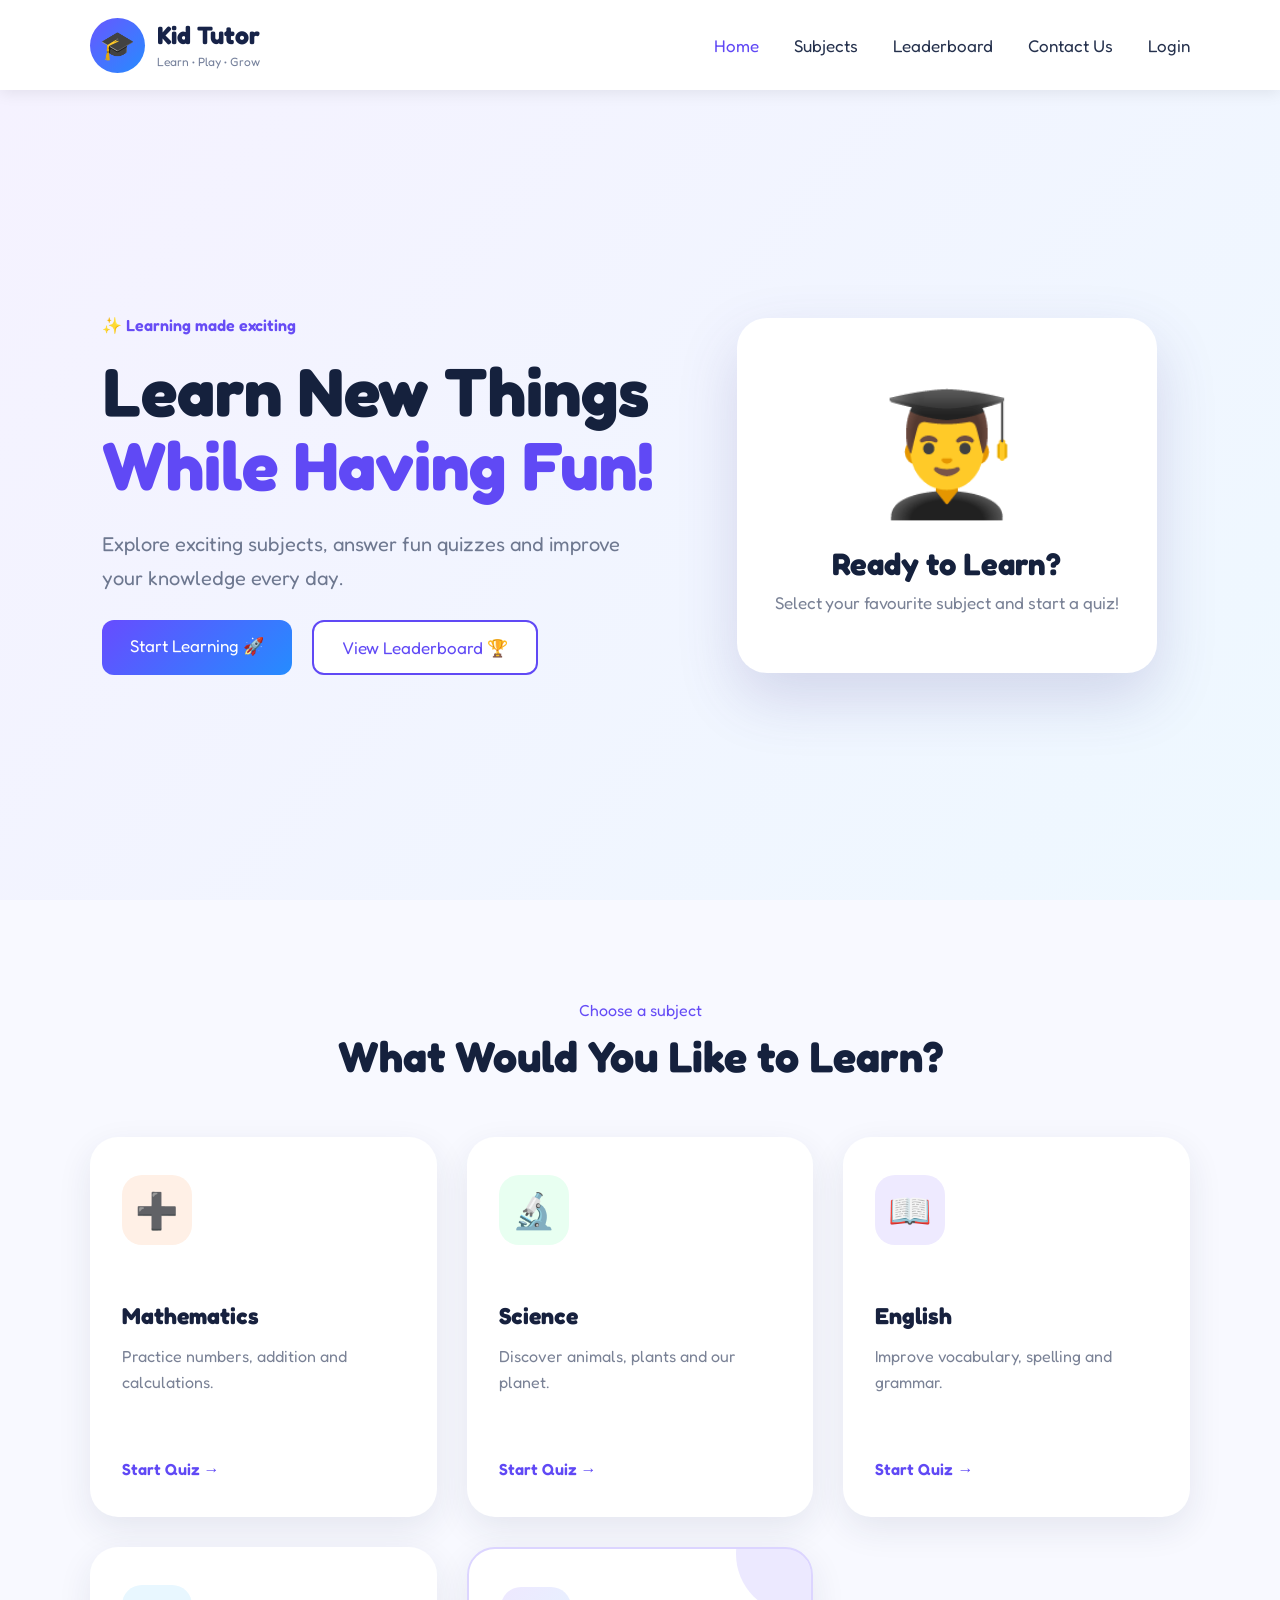
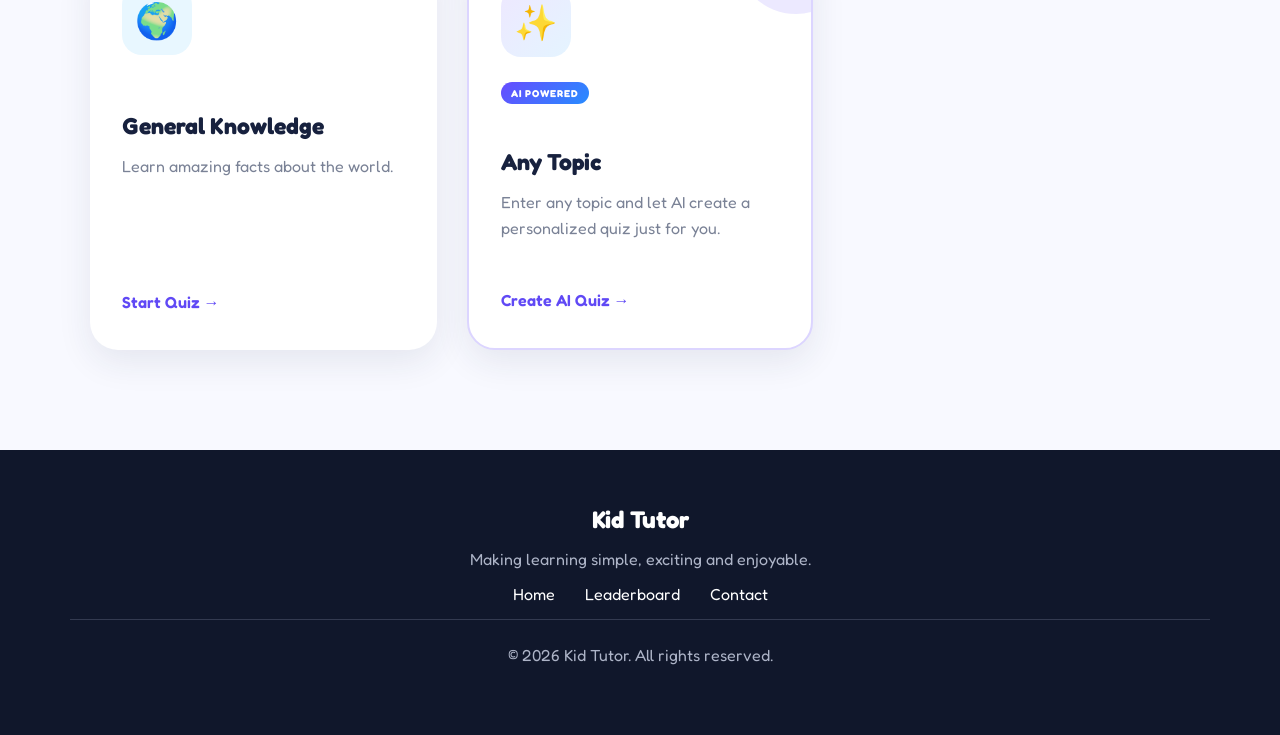
==== index.html @ fa397f94 "Initial Kid Tutor project with adaptive AI quiz" ====
<!DOCTYPE html>
<html lang="en">

<head>
    <meta charset="UTF-8">

    <meta
        name="viewport"
        content="width=device-width, initial-scale=1.0"
    >

    <title>Kid Tutor | Learn and Have Fun</title>

    <link
        rel="stylesheet"
        href="css/style.css"
    >
</head>

<body>

    <!-- NAVBAR -->

    <header class="navbar">

        <a
            href="index.html"
            class="logo"
        >
            <div class="logo-icon">
                🎓
            </div>

            <div>
                <h2>Kid Tutor</h2>
                <span>Learn • Play • Grow</span>
            </div>
        </a>


        <nav>

            <a
                href="index.html"
                class="active"
            >
                Home
            </a>

            <a href="#subjects">
                Subjects
            </a>

            <a href="leaderboard.html">
                Leaderboard
            </a>

            <a href="contact.html">
                Contact Us
            </a>

            <a href="login.html">
                Login
            </a>

        </nav>

    </header>


    <!-- HERO SECTION -->

    <main>

        <section class="hero">

            <div class="hero-content">

                <p class="small-heading">
                    ✨ Learning made exciting
                </p>

                <h1>
                    Learn New Things
                    <span>While Having Fun!</span>
                </h1>

                <p class="hero-description">

                    Explore exciting subjects,
                    answer fun quizzes and improve
                    your knowledge every day.

                </p>


                <div class="hero-buttons">

                    <a
                        href="#subjects"
                        class="primary-button"
                    >
                        Start Learning 🚀
                    </a>

                    <a
                        href="leaderboard.html"
                        class="secondary-button"
                    >
                        View Leaderboard 🏆
                    </a>

                </div>

            </div>


            <div class="hero-image">

                <div class="learning-card">

                    <div class="big-emoji">
                        👨‍🎓
                    </div>

                    <h2>
                        Ready to Learn?
                    </h2>

                    <p>
                        Select your favourite
                        subject and start a quiz!
                    </p>

                </div>

            </div>

        </section>


        <!-- SUBJECTS -->

        <section
            class="subjects"
            id="subjects"
        >

            <div class="section-heading">

                <p>
                    Choose a subject
                </p>

                <h2>
                    What Would You Like
                    to Learn?
                </h2>

            </div>


            <div class="subject-container">


                <a
                    href="quiz.html?subject=math"
                    class="subject-card math"
                >

                    <div class="subject-icon">
                        ➕
                    </div>

                    <h3>
                        Mathematics
                    </h3>

                    <p>
                        Practice numbers,
                        addition and calculations.
                    </p>

                    <span>
                        Start Quiz →
                    </span>

                </a>


                <a
                    href="quiz.html?subject=science"
                    class="subject-card science"
                >

                    <div class="subject-icon">
                        🔬
                    </div>

                    <h3>
                        Science
                    </h3>

                    <p>
                        Discover animals,
                        plants and our planet.
                    </p>

                    <span>
                        Start Quiz →
                    </span>

                </a>


                <a
                    href="quiz.html?subject=english"
                    class="subject-card english"
                >

                    <div class="subject-icon">
                        📖
                    </div>

                    <h3>
                        English
                    </h3>

                    <p>
                        Improve vocabulary,
                        spelling and grammar.
                    </p>

                    <span>
                        Start Quiz →
                    </span>

                </a>


                <a
                    href="quiz.html?subject=gk"
                    class="subject-card world"
                >

                    <div class="subject-icon">
                        🌍
                    </div>

                    <h3>
                        General Knowledge
                    </h3>

                    <p>
                        Learn amazing facts
                        about the world.
                    </p>

                    <span>
                        Start Quiz →
                    </span>

                </a>
                <a
    href="ai-quiz.html"
    class="subject-card ai-subject"
>

    <div class="subject-icon">

        ✨

    </div>


    <div class="ai-label">

        AI POWERED

    </div>


    <h3>

        Any Topic

    </h3>


    <p>

        Enter any topic and let AI
        create a personalized quiz
        just for you.

    </p>


    <span>

        Create AI Quiz →

    </span>

</a>

            </div>

        </section>

    </main>


    <!-- FOOTER -->

    <footer>

        <h2>
            Kid Tutor
        </h2>

        <p>
            Making learning simple,
            exciting and enjoyable.
        </p>

        <div class="footer-links">

            <a href="index.html">
                Home
            </a>

            <a href="leaderboard.html">
                Leaderboard
            </a>

            <a href="contact.html">
                Contact
            </a>

        </div>

        <p class="copyright">

            © 2026 Kid Tutor.
            All rights reserved.

        </p>

    </footer>


    <script src="js/app.js"></script>

    <script src="js/app.js"></script>

    <script src="js/navbar.js"></script>

</body>

</body>

</html>
---- css/style.css ----
@import url(
'https://fonts.googleapis.com/css2?family=Fredoka:wght@400;500;600;700&display=swap'
);


* {

    margin: 0;

    padding: 0;

    box-sizing: border-box;

}


html {

    scroll-behavior: smooth;

}


body {

    font-family: "Fredoka",
    sans-serif;

    background: #f8f9ff;

    color: #15213d;

}


/* NAVBAR */


.navbar {

    height: 90px;

    padding: 0 7%;

    display: flex;

    justify-content:
    space-between;

    align-items: center;

    background: white;

    box-shadow:
    0 3px 15px
    rgba(0, 0, 0, 0.08);

    position: sticky;

    top: 0;

    z-index: 1000;

}


.logo {

    display: flex;

    align-items: center;

    gap: 12px;

    color: #172348;

    text-decoration: none;

}


.logo-icon {

    width: 55px;

    height: 55px;

    display: grid;

    place-items: center;

    background:

    linear-gradient(
    135deg,
    #6857ff,
    #268cff
    );

    border-radius: 50%;

    font-size: 28px;

}


.logo h2 {

    font-size: 25px;

}


.logo span {

    color: #75809b;

    font-size: 12px;

}


nav {

    display: flex;

    align-items: center;

    gap: 35px;

}


nav a {

    color: #25314d;

    text-decoration: none;

    font-size: 17px;

    transition: 0.3s;

}


nav a:hover,

nav .active {

    color: #6048f5;

}


/* HERO */


.hero {

    min-height:
    calc(
    100vh - 90px
    );

    padding: 80px 8%;

    display: grid;

    grid-template-columns:
    1.2fr 1fr;

    align-items: center;

    gap: 60px;

    background:

    linear-gradient(

    130deg,

    #f5f2ff,

    #eef8ff

    );

}


.small-heading {

    color: #674cf5;

    font-weight: 600;

    margin-bottom: 20px;

}


.hero h1 {

    max-width: 650px;

    font-size: 68px;

    line-height: 1.08;

}


.hero h1 span {

    display: block;

    color: #6049f5;

}


.hero-description {

    max-width: 580px;

    margin: 25px 0;

    color: #6e7890;

    font-size: 20px;

    line-height: 1.7;

}


.hero-buttons {

    display: flex;

    gap: 20px;

}


.primary-button,

.secondary-button {

    padding:
    15px 28px;

    border-radius:
    12px;

    text-decoration:
    none;

    font-size:
    17px;

    transition:
    0.3s;

}


.primary-button {

    color:
    white;

    background:

    linear-gradient(

    135deg,

    #674cff,

    #258cff

    );

}


.secondary-button {

    color:
    #6049f5;

    background:
    white;

    border:

    2px solid

    #6049f5;

}


.primary-button:hover,

.secondary-button:hover {

    transform:

    translateY(-5px);

}


/* HERO CARD */


.learning-card {

    max-width:
    420px;

    padding:
    60px 35px;

    margin:
    auto;

    text-align:
    center;

    background:
    white;

    border-radius:
    30px;

    box-shadow:

    0 25px 60px

    rgba(
    74,
    67,
    145,
    0.18
    );

}


.big-emoji {

    font-size:
    120px;

}


.learning-card h2 {

    margin:
    20px 0 10px;

    font-size:
    31px;

}


.learning-card p {

    color:
    #7a8296;

    font-size:
    17px;

}


/* SUBJECTS */


.subjects {

    padding:

    100px 7%;

}


.section-heading {

    text-align:
    center;

    margin-bottom:
    55px;

}


.section-heading p {

    color:
    #654cf6;

    margin-bottom:
    10px;

}


.section-heading h2 {

    font-size:
    43px;

}


.subject-container {
    width: 100%;
    max-width: 1650px;
    margin: 0 auto;

    display: grid;

    grid-template-columns: repeat(5, minmax(0, 1fr));

    gap: 30px;
}

.subject-card {

    padding:
    35px 27px;

    color:
    #17213e;

    background:
    white;

    border-radius:
    22px;

    text-decoration:
    none;

    box-shadow:

    0 12px 35px

    rgba(
    32,
    41,
    77,
    0.09
    );

    transition:
    0.35s;

}


.subject-card:hover {

    transform:

    translateY(-12px);

}


.subject-icon {

    width:
    70px;

    height:
    70px;

    display:
    grid;

    place-items:
    center;

    margin-bottom:
    25px;

    border-radius:
    20px;

    font-size:
    35px;

}


.math
.subject-icon {

    background:
    #fff0e6;

}


.science
.subject-icon {

    background:
    #e8fff1;

}


.english
.subject-icon {

    background:
    #eeeaff;

}


.world
.subject-icon {

    background:
    #e8f7ff;

}


.subject-card h3 {

    margin-bottom:
    13px;

    font-size:
    23px;

}


.subject-card p {

    min-height:
    75px;

    color:
    #7a8296;

    line-height:
    1.6;

}


.subject-card span {

    color:
    #6049f5;

    font-weight:
    600;

}


/* FOOTER */


footer {

    padding:
    55px;

    color:
    white;

    text-align:
    center;

    background:
    #10172b;

}


footer p {

    margin:
    15px;

    color:
    #adb4c7;

}


.footer-links {

    display:
    flex;

    justify-content:
    center;

    gap:
    30px;

}


.footer-links a {

    color:
    white;

    text-decoration:
    none;

}


.copyright {

    padding-top:
    25px;

    border-top:

    1px solid

    #333a50;

}


/* RESPONSIVE */


@media(

max-width:
900px

){


.navbar {

padding:
0 4%;

}


nav {

display:
none;

}


.hero {

grid-template-columns:
1fr;

text-align:
center;

}


.hero h1 {

font-size:
48px;

}


.hero-description {

margin:

25px auto;

}


.hero-buttons {

justify-content:
center;

}


.subject-container {

grid-template-columns:

repeat(
2,
1fr
);

}


}


@media(

max-width:
550px

){


.hero h1 {

font-size:
38px;

}


.hero-buttons {

flex-direction:
column;

}


.subject-container {

grid-template-columns:
1fr;

}


}

/* ============================= */
/* LOGIN AND REGISTER PAGE */
/* ============================= */


.auth-page {

    min-height:
    calc(100vh - 90px);

    padding:
    70px 20px;

    display:
    flex;

    justify-content:
    center;

    align-items:
    center;

    background:

    linear-gradient(

    135deg,

    #f4f1ff,

    #edf8ff

    );

}


.auth-card {

    width:
    100%;

    max-width:
    500px;

    padding:
    45px;

    background:
    white;

    border-radius:
    28px;

    box-shadow:

    0 25px 65px

    rgba(
    56,
    55,
    112,
    0.16
    );

}


.auth-icon {

    width:
    75px;

    height:
    75px;

    margin:
    0 auto 15px;

    display:
    grid;

    place-items:
    center;

    font-size:
    36px;

    background:

    linear-gradient(

    135deg,

    #eeeaff,

    #e5f5ff

    );

    border-radius:
    50%;

}


.auth-small-heading {

    color:
    #6049f5;

    text-align:
    center;

    font-weight:
    600;

}


.auth-card h1 {

    margin:
    8px 0;

    text-align:
    center;

    font-size:
    34px;

}


.auth-description {

    margin-bottom:
    30px;

    color:
    #7a8296;

    text-align:
    center;

    line-height:
    1.5;

}


.form-group {

    margin-bottom:
    22px;

}


.form-group label {

    display:
    block;

    margin-bottom:
    8px;

    color:
    #303a54;

    font-weight:
    500;

}


.form-group input {

    width:
    100%;

    height:
    54px;

    padding:
    0 17px;

    border:

    2px solid

    #e5e7f0;

    border-radius:
    12px;

    outline:
    none;

    font-family:
    inherit;

    font-size:
    16px;

    transition:
    0.3s;

}


.form-group input:focus {

    border-color:
    #654cf6;

    box-shadow:

    0 0 0 4px

    rgba(
    101,
    76,
    246,
    0.1
    );

}


.password-container {

    position:
    relative;

}


.password-container input {

    padding-right:
    60px;

}


.password-button {

    position:
    absolute;

    top:
    50%;

    right:
    14px;

    transform:
    translateY(-50%);

    border:
    none;

    background:
    transparent;

    cursor:
    pointer;

    font-size:
    18px;

}


.form-options {

    margin-bottom:
    25px;

    display:
    flex;

    justify-content:
    space-between;

    align-items:
    center;

    font-size:
    14px;

}


.remember-me {

    display:
    flex;

    align-items:
    center;

    gap:
    7px;

    color:
    #687188;

}


.form-options a {

    color:
    #6049f5;

    text-decoration:
    none;

}


.auth-button {

    width:
    100%;

    padding:
    16px;

    color:
    white;

    border:
    none;

    border-radius:
    12px;

    background:

    linear-gradient(

    135deg,

    #674cff,

    #278cff

    );

    font-family:
    inherit;

    font-size:
    17px;

    font-weight:
    600;

    cursor:
    pointer;

    transition:
    0.3s;

}


.auth-button:hover {

    transform:

    translateY(-3px);

    box-shadow:

    0 10px 25px

    rgba(
    96,
    73,
    245,
    0.3
    );

}


.auth-switch {

    margin-top:
    27px;

    color:
    #737c91;

    text-align:
    center;

}


.auth-switch a {

    color:
    #6049f5;

    font-weight:
    600;

    text-decoration:
    none;

}


.form-message {

    margin-top:
    18px;

    padding:
    12px;

    display:
    none;

    text-align:
    center;

    border-radius:
    10px;

}


.success-message {

    display:
    block;

    color:
    #16854c;

    background:
    #e6fff1;

}


.error-message {

    display:
    block;

    color:
    #d53d3d;

    background:
    #fff0f0;

}


/* MOBILE */


@media (

max-width:
550px

) {


.auth-card {

padding:
35px 22px;

}


.auth-card h1 {

font-size:
28px;

}


.form-options {

align-items:
flex-start;

gap:
15px;

flex-direction:
column;

}


}


/* ============================= */
/* REGISTER PAGE */
/* ============================= */


.terms {

    display: flex;

    align-items: flex-start;

    gap: 10px;

    margin:

    5px 0 25px;

    color: #737c91;

    font-size: 14px;

    line-height: 1.5;

}


.terms input {

    width: 17px;

    height: 17px;

    margin-top: 2px;

    accent-color: #6049f5;

    cursor: pointer;

}


/* ================================= */
/* QUIZ PAGE */
/* ================================= */


.quiz-page {

    min-height:
    calc(100vh - 90px);

    padding:
    70px 20px;

    display:
    flex;

    justify-content:
    center;

    align-items:
    flex-start;

    background:

    linear-gradient(

    135deg,

    #f4f1ff,

    #edf8ff

    );

}


.quiz-container {

    width:
    100%;

    max-width:
    900px;

    padding:
    45px;

    background:
    white;

    border-radius:
    28px;

    box-shadow:

    0 25px 65px

    rgba(
    56,
    55,
    112,
    0.15
    );

}


.quiz-top {

    display:
    flex;

    justify-content:
    space-between;

    align-items:
    center;

    gap:
    30px;

}


.quiz-label {

    margin-bottom:
    7px;

    color:
    #654cf6;

    font-weight:
    600;

}


.quiz-top h1 {

    font-size:
    31px;

}


.question-counter {

    padding:
    11px 18px;

    color:
    #6049f5;

    background:
    #efecff;

    border-radius:
    30px;

    font-weight:
    600;

    white-space:
    nowrap;

}


.progress-container {

    width:
    100%;

    height:
    11px;

    margin:
    30px 0 45px;

    overflow:
    hidden;

    background:
    #e9eaf2;

    border-radius:
    20px;

}


.progress-bar {

    width:
    20%;

    height:
    100%;

    background:

    linear-gradient(

    90deg,

    #674cff,

    #268cff

    );

    border-radius:
    20px;

    transition:
    width 0.5s;

}


.quiz-content {

    text-align:
    center;

}


.question-icon {

    width:
    75px;

    height:
    75px;

    margin:
    auto;

    display:
    grid;

    place-items:
    center;

    background:
    #efecff;

    border-radius:
    22px;

    font-size:
    37px;

}


.question-small {

    margin:
    22px 0 8px;

    color:
    #858da1;

}


.question-text {

    max-width:
    700px;

    margin:
    0 auto 35px;

    color:
    #17213e;

    font-size:
    29px;

    line-height:
    1.4;

}


.answer-container {

    display:
    grid;

    grid-template-columns:

    repeat(
    2,
    1fr
    );

    gap:
    18px;

}


.answer-button {

    min-height:
    70px;

    padding:
    15px 20px;

    color:
    #303a54;

    text-align:
    left;

    border:

    2px solid

    #e5e7f0;

    border-radius:
    15px;

    background:
    white;

    font-family:
    inherit;

    font-size:
    17px;

    cursor:
    pointer;

    transition:
    0.25s;

}


.answer-button:hover {

    border-color:
    #654cf6;

    background:
    #f7f5ff;

    transform:

    translateY(-2px);

}


.answer-button.correct {

    color:
    #117745;

    border-color:
    #28b56d;

    background:
    #eafff3;

}


.answer-button.wrong {

    color:
    #c93636;

    border-color:
    #ef6464;

    background:
    #fff0f0;

}


.answer-button:disabled {

    cursor:
    default;

}


.answer-message {

    min-height:
    30px;

    margin:
    25px 0 12px;

    font-size:
    17px;

    font-weight:
    600;

}


.correct-text {

    color:
    #16854c;

}


.wrong-text {

    color:
    #d53d3d;

}


.next-button {

    padding:
    15px 30px;

    color:
    white;

    border:
    none;

    border-radius:
    12px;

    background:

    linear-gradient(

    135deg,

    #674cff,

    #278cff

    );

    font-family:
    inherit;

    font-size:
    17px;

    font-weight:
    600;

    cursor:
    pointer;

    transition:
    0.3s;

}


.next-button:hover {

    transform:

    translateY(-3px);

}


.next-button:disabled {

    opacity:
    0.45;

    cursor:
    not-allowed;

    transform:
    none;

}


/* RESULT */


.result-container {

    display:
    none;

    text-align:
    center;

}


.result-trophy {

    font-size:
    85px;

}


.result-container h2 {

    margin:
    8px;

    font-size:
    38px;

}


.result-description {

    color:
    #7a8296;

}


.score-circle {

    width:
    150px;

    height:
    150px;

    margin:
    30px auto;

    display:
    grid;

    place-items:
    center;

    border:

    13px solid

    #654cf6;

    border-radius:
    50%;

    background:
    #f4f1ff;

}


.score-circle span {

    color:
    #6049f5;

    font-size:
    37px;

    font-weight:
    700;

}


.result-container h3 {

    font-size:
    24px;

}


.result-message {

    margin:
    15px;

    color:
    #737c91;

    font-size:
    17px;

}


.result-buttons {

    margin-top:
    30px;

    display:
    flex;

    justify-content:
    center;

    gap:
    18px;

}


.result-buttons button {

    border:
    none;

    font-family:
    inherit;

    font-size:
    16px;

    cursor:
    pointer;

}


/* QUIZ MOBILE */


@media (

max-width:
650px

) {


.quiz-container {

padding:

32px 20px;

}


.quiz-top {

align-items:

flex-start;

flex-direction:

column;

}


.quiz-top h1 {

font-size:

25px;

}


.answer-container {

grid-template-columns:

1fr;

}


.question-text {

font-size:

23px;

}


.result-buttons {

flex-direction:

column;

}


}

/* ================================= */
/* LEADERBOARD */
/* ================================= */


.leaderboard-hero {

    padding:
    75px 20px 150px;

    color:
    white;

    text-align:
    center;

    background:

    linear-gradient(

    135deg,

    #674cff,

    #278cff

    );

}


.trophy-icon {

    width:
    85px;

    height:
    85px;

    margin:
    auto;

    display:
    grid;

    place-items:
    center;

    background:

    rgba(
    255,
    255,
    255,
    0.17
    );

    border-radius:
    50%;

    font-size:
    45px;

}


.leaderboard-heading p {

    margin:
    20px 0 8px;

    color:
    #e9e5ff;

    font-weight:
    600;

}


.leaderboard-heading h1 {

    font-size:
    48px;

}


.leaderboard-heading span {

    display:
    block;

    max-width:
    600px;

    margin:
    15px auto;

    color:
    #e5eaff;

    font-size:
    18px;

    line-height:
    1.6;

}


.leaderboard-page {

    padding:
    0 7% 100px;

    background:
    #f7f8fd;

}


.top-player-container {

    max-width:
    1000px;

    margin:
    -95px auto 55px;

    display:
    grid;

    grid-template-columns:

    repeat(
    3,
    1fr
    );

    align-items:
    end;

    gap:
    25px;

}


.top-player-card {

    min-height:
    285px;

    padding:
    35px 25px;

    position:
    relative;

    text-align:
    center;

    background:
    white;

    border-radius:
    25px;

    box-shadow:

    0 20px 50px

    rgba(
    38,
    46,
    89,
    0.14
    );

}


.first-place {

    min-height:
    335px;

    padding-top:
    55px;

    border:

    3px solid

    #ffd45b;

}


.crown {

    position:
    absolute;

    top:
    -36px;

    left:
    50%;

    transform:

    translateX(-50%);

    font-size:
    50px;

}


.rank-medal {

    font-size:
    40px;

}


.player-avatar {

    width:
    75px;

    height:
    75px;

    margin:
    15px auto;

    display:
    grid;

    place-items:
    center;

    background:
    #f1efff;

    border-radius:
    50%;

    font-size:
    38px;

}


.top-player-card h3 {

    margin-bottom:
    5px;

    font-size:
    22px;

}


.top-player-card p {

    margin-bottom:
    15px;

    color:
    #7b8498;

}


.top-player-card strong {

    color:
    #6049f5;

    font-size:
    31px;

}


/* STATISTICS */


.statistics-container {

    max-width:
    1100px;

    margin:
    auto;

    display:
    grid;

    grid-template-columns:

    repeat(
    3,
    1fr
    );

    gap:
    22px;

}


.stat-card {

    padding:
    25px;

    display:
    flex;

    align-items:
    center;

    gap:
    18px;

    background:
    white;

    border-radius:
    18px;

    box-shadow:

    0 10px 30px

    rgba(
    38,
    46,
    89,
    0.08
    );

}


.stat-icon {

    width:
    60px;

    height:
    60px;

    display:
    grid;

    place-items:
    center;

    background:
    #efecff;

    border-radius:
    17px;

    font-size:
    29px;

}


.stat-card p {

    color:
    #7a8296;

}


.stat-card h3 {

    margin-top:
    4px;

    color:
    #6049f5;

    font-size:
    27px;

}


/* HISTORY */


.history-card {

    max-width:
    1100px;

    margin:
    40px auto 0;

    padding:
    35px;

    background:
    white;

    border-radius:
    25px;

    box-shadow:

    0 15px 45px

    rgba(
    38,
    46,
    89,
    0.1
    );

}


.history-heading {

    margin-bottom:
    30px;

    display:
    flex;

    justify-content:
    space-between;

    align-items:
    center;

}


.history-heading h2 {

    font-size:
    30px;

}


.clear-history-button {

    padding:
    11px 18px;

    color:
    #dc4545;

    border:

    2px solid

    #ffd5d5;

    border-radius:
    10px;

    background:
    #fff5f5;

    font-family:
    inherit;

    cursor:
    pointer;

}


.table-container {

    overflow-x:
    auto;

}


table {

    width:
    100%;

    border-collapse:
    collapse;

}


th {

    padding:
    16px;

    color:
    #606b84;

    text-align:
    left;

    background:
    #f4f2ff;

}


td {

    padding:
    18px 16px;

    color:
    #525d75;

    border-bottom:

    1px solid

    #eceef4;

}


.score-badge {

    padding:
    7px 12px;

    color:
    #6049f5;

    background:
    #efecff;

    border-radius:
    20px;

    font-weight:
    600;

}


.empty-leaderboard {

    padding:
    55px 20px;

    display:
    none;

    text-align:
    center;

}


.empty-leaderboard div {

    font-size:
    70px;

}


.empty-leaderboard h3 {

    margin:
    15px;

    font-size:
    25px;

}


.empty-leaderboard p {

    margin-bottom:
    30px;

    color:
    #7a8296;

}


/* LEADERBOARD MOBILE */


@media (

max-width:
800px

) {


.top-player-container {

grid-template-columns:

1fr;

}


.first-place {

order:

-1;

}


.statistics-container {

grid-template-columns:

1fr;

}


.leaderboard-heading h1 {

font-size:

36px;

}


.history-heading {

align-items:

flex-start;

gap:

20px;

flex-direction:

column;

}


}


/* ================================= */
/* CONTACT PAGE */
/* ================================= */


.contact-hero {

    padding:
    75px 20px 140px;

    color:
    white;

    text-align:
    center;

    background:

    linear-gradient(

    135deg,

    #674cff,

    #278cff

    );

}


.contact-hero-icon {

    width:
    85px;

    height:
    85px;

    margin:
    auto;

    display:
    grid;

    place-items:
    center;

    background:

    rgba(
    255,
    255,
    255,
    0.17
    );

    border-radius:
    50%;

    font-size:
    42px;

}


.contact-hero-content > p {

    margin:
    20px 0 8px;

    color:
    #e9e5ff;

    font-weight:
    600;

}


.contact-hero-content h1 {

    font-size:
    48px;

}


.contact-hero-content > span {

    display:
    block;

    max-width:
    650px;

    margin:
    15px auto;

    color:
    #e5eaff;

    font-size:
    18px;

    line-height:
    1.6;

}


.contact-page {

    padding:
    0 7% 100px;

    background:
    #f7f8fd;

}


.contact-container {

    max-width:
    1150px;

    margin:
    -80px auto 0;

    display:
    grid;

    grid-template-columns:
    0.9fr 1.1fr;

    gap:
    35px;

    align-items:
    start;

}


/* CONTACT INFORMATION */


.contact-information {

    padding:
    42px;

    background:
    white;

    border-radius:
    25px;

    box-shadow:

    0 18px 50px

    rgba(
    38,
    46,
    89,
    0.12
    );

}


.contact-information h2 {

    margin-bottom:
    15px;

    font-size:
    32px;

}


.contact-introduction {

    margin-bottom:
    30px;

    color:
    #7a8296;

    line-height:
    1.7;

}


.contact-info-card {

    margin-bottom:
    18px;

    padding:
    19px;

    display:
    flex;

    align-items:
    center;

    gap:
    17px;

    background:
    #f8f7ff;

    border:

    1px solid

    #ebe8ff;

    border-radius:
    16px;

}


.contact-info-icon {

    min-width:
    55px;

    height:
    55px;

    display:
    grid;

    place-items:
    center;

    background:
    #ece8ff;

    border-radius:
    15px;

    font-size:
    27px;

}


.contact-info-card p {

    margin-bottom:
    4px;

    color:
    #7c8498;

    font-size:
    14px;

}


.contact-info-card h3 {

    color:
    #29334e;

    font-size:
    16px;

}


.contact-note {

    margin-top:
    28px;

    padding:
    20px;

    display:
    flex;

    align-items:
    flex-start;

    gap:
    13px;

    color:
    #5e6880;

    background:
    #fff8de;

    border-radius:
    15px;

    line-height:
    1.6;

}


.contact-note span {

    font-size:
    25px;

}


/* CONTACT FORM */


.contact-form-card {

    padding:
    42px;

    background:
    white;

    border-radius:
    25px;

    box-shadow:

    0 18px 50px

    rgba(
    38,
    46,
    89,
    0.12
    );

}


.contact-form-card h2 {

    margin-bottom:
    28px;

    font-size:
    32px;

}


.form-group select,

.form-group textarea {

    width:
    100%;

    padding:
    15px 17px;

    color:
    #303a54;

    border:

    2px solid

    #e5e7f0;

    border-radius:
    12px;

    outline:
    none;

    background:
    white;

    font-family:
    inherit;

    font-size:
    16px;

    transition:
    0.3s;

}


.form-group select {

    min-height:
    54px;

}


.form-group textarea {

    min-height:
    145px;

    resize:
    vertical;

}


.form-group select:focus,

.form-group textarea:focus {

    border-color:
    #654cf6;

    box-shadow:

    0 0 0 4px

    rgba(
    101,
    76,
    246,
    0.1
    );

}


.character-count {

    margin-top:
    7px;

    color:
    #9097a8;

    text-align:
    right;

    font-size:
    13px;

}


/* CONTACT MOBILE */


@media (

max-width:
850px

) {


.contact-container {

grid-template-columns:

1fr;

}


.contact-hero-content h1 {

font-size:

37px;

}


}


@media (

max-width:
550px

) {


.contact-information,

.contact-form-card {

padding:

30px 20px;

}


.contact-information h2,

.contact-form-card h2 {

font-size:

27px;

}


.contact-info-card {

align-items:

flex-start;

}


}

/* ================================= */
/* USER NAVBAR */
/* ================================= */


.user-name-link {

    padding:

    10px 16px;

    color:

    #6049f5 !important;

    background:

    #efecff;

    border-radius:

    30px;

    font-weight:

    600;

}


.logout-button {

    padding:

    10px 18px;

    color:

    white;

    border:

    none;

    border-radius:

    10px;

    background:

    linear-gradient(

        135deg,

        #ff6565,

        #e84464

    );

    font-family:

    inherit;

    font-size:

    15px;

    font-weight:

    600;

    cursor:

    pointer;

    transition:

    0.3s;

}


.logout-button:hover {

    transform:

    translateY(-2px);

    box-shadow:

    0 8px 18px

    rgba(

        232,

        68,

        100,

        0.25

    );

}

/* nav {
    display: none;
} */

/* ================================= */
/* AI QUIZ SUBJECT */
/* ================================= */


.ai-subject {

    position:

    relative;

    overflow:

    hidden;

    border:

    2px solid

    #dcd5ff;

    background:

    linear-gradient(

        145deg,

        #ffffff,

        #f5f1ff

    );

}


.ai-subject::before {

    content:

    "";

    width:

    120px;

    height:

    120px;

    position:

    absolute;

    top:

    -55px;

    right:

    -45px;

    background:

    rgba(

        103,

        76,

        255,

        0.12

    );

    border-radius:

    50%;

}


.ai-subject .subject-icon {

    background:

    linear-gradient(

        135deg,

        #eee8ff,

        #e4f4ff

    );

}


.ai-label {

    width:

    fit-content;

    margin-bottom:

    12px;

    padding:

    5px 10px;

    color:

    white;

    background:

    linear-gradient(

        135deg,

        #674cff,

        #278cff

    );

    border-radius:

    20px;

    font-size:

    10px;

    font-weight:

    700;

    letter-spacing:

    1px;

}


/* ================================= */
/* AI QUIZ SETUP PAGE */
/* ================================= */


.ai-setup-page {

    min-height:

    calc(

        100vh - 90px

    );

    padding:

    80px 7%;

    position:

    relative;

    overflow:

    hidden;

    background:

    linear-gradient(

        135deg,

        #f5f1ff,

        #edf8ff

    );

}


.ai-setup-container {

    max-width:

    1200px;

    margin:

    auto;

    display:

    grid;

    grid-template-columns:

    0.9fr 1.1fr;

    align-items:

    center;

    gap:

    80px;

    position:

    relative;

    z-index:

    2;

}


/* LEFT SIDE */


.ai-main-icon {

    width:

    95px;

    height:

    95px;

    display:

    grid;

    place-items:

    center;

    background:

    white;

    border-radius:

    28px;

    box-shadow:

    0 15px 40px

    rgba(

        81,

        67,

        170,

        0.15

    );

    font-size:

    53px;

}


.ai-powered-label {

    width:

    fit-content;

    margin:

    28px 0 15px;

    padding:

    7px 13px;

    color:

    #6049f5;

    background:

    #e9e4ff;

    border-radius:

    30px;

    font-size:

    12px;

    font-weight:

    700;

    letter-spacing:

    1px;

}


.ai-information > h1 {

    max-width:

    560px;

    color:

    #17213e;

    font-size:

    58px;

    line-height:

    1.08;

}


.ai-information > h1 span {

    display:

    block;

    color:

    #6049f5;

}


.ai-information > p {

    max-width:

    540px;

    margin:

    23px 0 35px;

    color:

    #707a92;

    font-size:

    18px;

    line-height:

    1.7;

}


.ai-feature {

    margin-bottom:

    18px;

    display:

    flex;

    align-items:

    center;

    gap:

    17px;

}


.ai-feature > div {

    min-width:

    53px;

    height:

    53px;

    display:

    grid;

    place-items:

    center;

    background:

    white;

    border-radius:

    15px;

    box-shadow:

    0 7px 20px

    rgba(

        49,

        51,

        101,

        0.08

    );

    font-size:

    26px;

}


.ai-feature h3 {

    margin-bottom:

    3px;

    font-size:

    17px;

}


.ai-feature p {

    color:

    #7b8498;

    font-size:

    14px;

}


/* FORM */


.ai-form-card {

    padding:

    42px;

    background:

    white;

    border:

    1px solid

    #ebe8f8;

    border-radius:

    28px;

    box-shadow:

    0 25px 70px

    rgba(

        55,

        50,

        110,

        0.16

    );

}


.ai-form-heading {

    margin-bottom:

    30px;

    text-align:

    center;

}


.ai-form-heading > div {

    width:

    62px;

    height:

    62px;

    margin:

    auto;

    display:

    grid;

    place-items:

    center;

    color:

    white;

    background:

    linear-gradient(

        135deg,

        #674cff,

        #278cff

    );

    border-radius:

    18px;

    font-size:

    28px;

}


.ai-form-heading h2 {

    margin:

    14px 0 5px;

    font-size:

    30px;

}


.ai-form-heading p {

    color:

    #7c8498;

}


.topic-input-container {

    position:

    relative;

}


.topic-input-container > span {

    position:

    absolute;

    top:

    50%;

    left:

    17px;

    transform:

    translateY(-50%);

    z-index:

    2;

}


.topic-input-container input {

    padding-left:

    50px;

}


.form-group small {

    display:

    block;

    margin-top:

    7px;

    color:

    #949bab;

}


/* TOPICS */


.topic-suggestions {

    margin:

    -5px 0 27px;

}


.topic-suggestions > p {

    margin-bottom:

    10px;

    color:

    #7c8498;

    font-size:

    13px;

}


.topic-suggestions > div {

    display:

    flex;

    flex-wrap:

    wrap;

    gap:

    8px;

}


.topic-chip {

    padding:

    8px 12px;

    color:

    #5c4bd7;

    border:

    1px solid

    #ded8ff;

    border-radius:

    25px;

    background:

    #f7f5ff;

    font-family:

    inherit;

    cursor:

    pointer;

    transition:

    0.2s;

}


.topic-chip:hover {

    color:

    white;

    background:

    #6049f5;

}


/* DIFFICULTY */


.difficulty-options {

    display:

    grid;

    grid-template-columns:

    repeat(

        3,

        1fr

    );

    gap:

    12px;

}


.difficulty-card {

    cursor:

    pointer;

}


.difficulty-card input {

    display:

    none;

}


.difficulty-card > div {

    padding:

    17px 10px;

    text-align:

    center;

    border:

    2px solid

    #e8e8f0;

    border-radius:

    15px;

    transition:

    0.25s;

}


.difficulty-card span {

    font-size:

    28px;

}


.difficulty-card h3 {

    margin:

    5px;

    font-size:

    16px;

}


.difficulty-card p {

    color:

    #8a91a2;

    font-size:

    11px;

}


.difficulty-card input:checked

+

div {

    border-color:

    #654cf6;

    background:

    #f3f0ff;

    box-shadow:

    0 0 0 3px

    rgba(

        101,

        76,

        246,

        0.08

    );

}


/* ADAPTIVE */


.adaptive-option {

    margin:

    5px 0 27px;

    padding:

    17px;

    display:

    flex;

    justify-content:

    space-between;

    align-items:

    center;

    gap:

    20px;

    border:

    2px solid

    #ded8ff;

    border-radius:

    16px;

    background:

    #f8f6ff;

    cursor:

    pointer;

}


.adaptive-option > div {

    display:

    flex;

    align-items:

    center;

    gap:

    13px;

}


.adaptive-option > div > span {

    font-size:

    29px;

}


.adaptive-option h3 {

    margin-bottom:

    3px;

    font-size:

    16px;

}


.adaptive-option p {

    color:

    #7f879a;

    font-size:

    12px;

}


.adaptive-option input {

    width:

    21px;

    height:

    21px;

    accent-color:

    #6049f5;

}


/* GENERATE BUTTON */


.generate-quiz-button {

    width:

    100%;

    padding:

    17px;

    display:

    flex;

    justify-content:

    center;

    align-items:

    center;

    gap:

    12px;

    color:

    white;

    border:

    none;

    border-radius:

    14px;

    background:

    linear-gradient(

        135deg,

        #674cff,

        #278cff

    );

    font-family:

    inherit;

    font-size:

    17px;

    font-weight:

    600;

    cursor:

    pointer;

    transition:

    0.3s;

}


.generate-quiz-button:hover {

    transform:

    translateY(-3px);

    box-shadow:

    0 12px 28px

    rgba(

        96,

        73,

        245,

        0.3

    );

}


/* DECORATION */


.ai-decoration {

    position:

    absolute;

    opacity:

    0.22;

    font-size:

    55px;

}


.decoration-one {

    top:

    12%;

    left:

    3%;

}


.decoration-two {

    right:

    4%;

    bottom:

    8%;

}


.decoration-three {

    left:

    42%;

    bottom:

    4%;

}


/* RESPONSIVE */


@media (

    max-width:

    900px

) {


.ai-setup-container {

grid-template-columns:

1fr;

gap:

55px;

}


.ai-information {

text-align:

center;

}


.ai-main-icon,

.ai-powered-label {

margin-left:

auto;

margin-right:

auto;

}


.ai-information > h1,

.ai-information > p {

margin-left:

auto;

margin-right:

auto;

}


.ai-feature {

max-width:

500px;

margin-left:

auto;

margin-right:

auto;

text-align:

left;

}


}


@media (

    max-width:

    550px

) {


.ai-form-card {

padding:

32px 20px;

}


.ai-information > h1 {

font-size:

40px;

}


.difficulty-options {

grid-template-columns:

1fr;

}


}

/* ================================= */
/* FIX SUBJECT CARD ALIGNMENT */
/* ================================= */

.subject-card {
    width: 100%;
    min-width: 0;
    min-height: 380px;

    padding: 38px 32px;

    display: flex;
    flex-direction: column;
    align-items: flex-start;

    position: relative;

    background: white;

    border-radius: 28px;

    box-sizing: border-box;

    overflow: hidden;
}

.subject-card .subject-icon {
    flex-shrink: 0;
}

.subject-card h3 {
    width: 100%;

    margin-top: 32px;
    margin-bottom: 15px;
}

.subject-card p {
    width: 100%;

    margin-bottom: 25px;

    line-height: 1.6;
}

.subject-card > span {
    margin-top: auto;
}


/* LAPTOP */

@media (max-width: 1400px) {

    .subject-container {
        grid-template-columns: repeat(3, minmax(0, 1fr));
    }

}


/* TABLET */

@media (max-width: 900px) {

    .subject-container {
        grid-template-columns: repeat(2, minmax(0, 1fr));
    }

}


/* MOBILE */

@media (max-width: 600px) {

    .subject-container {
        width: 100%;

        grid-template-columns: 1fr;

        gap: 25px;
    }


    .subject-card {

        min-height: 340px;

        padding: 32px 25px;
    }

}

/* ================================= */
/* ADAPTIVE AI QUIZ */
/* ================================= */


.adaptive-quiz-page {

    min-height:
    calc(100vh - 90px);

    padding:
    65px 20px;

    background:

    linear-gradient(

        135deg,

        #f5f1ff,

        #edf8ff

    );

}


.adaptive-quiz-container {

    width:
    100%;

    max-width:
    950px;

    margin:
    auto;

}


.adaptive-header {

    display:
    flex;

    justify-content:
    space-between;

    align-items:
    center;

    gap:
    35px;

}


.ai-live-label {

    width:
    fit-content;

    margin-bottom:
    12px;

    padding:
    7px 13px;

    color:
    #6049f5;

    background:
    #e9e4ff;

    border-radius:
    30px;

    font-size:
    12px;

    font-weight:
    700;

    letter-spacing:
    1px;

}


.adaptive-header h1 {

    color:
    #17213e;

    font-size:
    38px;

}


.adaptive-header p {

    margin-top:
    8px;

    color:
    #788196;

}


.difficulty-badge {

    min-width:
    170px;

    padding:
    15px 20px;

    display:
    flex;

    align-items:
    center;

    gap:
    13px;

    border-radius:
    17px;

}


.difficulty-badge > span {

    font-size:
    31px;

}


.difficulty-badge small {

    display:
    block;

    margin-bottom:
    3px;

    font-size:
    9px;

    letter-spacing:
    1px;

}


.difficulty-badge strong {

    font-size:
    17px;

}


.easy-level {

    color:
    #157448;

    background:
    #dcf9ea;

}


.medium-level {

    color:
    #9a6400;

    background:
    #fff1c7;

}


.hard-level {

    color:
    #bd3434;

    background:
    #ffe0e0;

}


/* PROGRESS */


.adaptive-progress-information {

    margin:
    38px 0 10px;

    display:
    flex;

    justify-content:
    space-between;

    color:
    #657087;

    font-weight:
    600;

}


.adaptive-progress-container {

    height:
    11px;

    overflow:
    hidden;

    background:
    #e3e5ee;

    border-radius:
    20px;

}


.adaptive-progress-bar {

    width:
    10%;

    height:
    100%;

    background:

    linear-gradient(

        90deg,

        #674cff,

        #278cff

    );

    border-radius:
    20px;

    transition:
    width 0.5s;

}


/* QUESTION */


.adaptive-question-card {

    margin-top:
    35px;

    padding:
    45px;

    display:
    none;

    background:
    white;

    border-radius:
    27px;

    box-shadow:

    0 20px 60px

    rgba(
        48,
        45,
        100,
        0.13
    );

}


.question-level-row {

    display:
    flex;

    justify-content:
    space-between;

    color:
    #7a8295;

    font-size:
    13px;

}


.question-level-row span:first-child {

    padding:
    7px 12px;

    color:
    #6049f5;

    background:
    #efecff;

    border-radius:
    20px;

    font-weight:
    600;

}


.adaptive-question-card h2 {

    max-width:
    760px;

    margin:
    35px 0;

    color:
    #17213e;

    font-size:
    28px;

    line-height:
    1.45;

}


.adaptive-answer-container {

    display:
    grid;

    grid-template-columns:

    repeat(
        2,
        1fr
    );

    gap:
    17px;

}


.adaptive-answer-button {

    min-height:
    72px;

    padding:
    17px 20px;

    color:
    #37415a;

    text-align:
    left;

    border:

    2px solid

    #e4e6ef;

    border-radius:
    14px;

    background:
    white;

    font-family:
    inherit;

    font-size:
    16px;

    cursor:
    pointer;

    transition:
    0.25s;

}


.adaptive-answer-button:hover {

    border-color:
    #654cf6;

    background:
    #f7f5ff;

    transform:

    translateY(-2px);

}


.adaptive-answer-button.correct {

    color:
    #147746;

    border-color:
    #25b46a;

    background:
    #e8fff2;

}


.adaptive-answer-button.wrong {

    color:
    #c43b3b;

    border-color:
    #ed6666;

    background:
    #fff0f0;

}


.adaptive-answer-button:disabled {

    cursor:
    default;

}


.adaptive-feedback {

    min-height:
    32px;

    margin:
    25px 0 12px;

    font-size:
    16px;

    font-weight:
    600;

}


.adaptive-next-button {

    padding:
    14px 28px;

    color:
    white;

    border:
    none;

    border-radius:
    12px;

    background:

    linear-gradient(

        135deg,

        #674cff,

        #278cff

    );

    font-family:
    inherit;

    font-size:
    16px;

    font-weight:
    600;

    cursor:
    pointer;

}


.adaptive-next-button:disabled {

    opacity:
    0.45;

    cursor:
    not-allowed;

}


/* LOADING */


.question-loading {

    margin-top:
    35px;

    padding:
    70px 30px;

    text-align:
    center;

    background:
    white;

    border-radius:
    27px;

    box-shadow:

    0 20px 60px

    rgba(
        48,
        45,
        100,
        0.1
    );

}


.ai-loading-icon {

    font-size:
    75px;

    animation:

    aiFloat

    1.5s

    infinite

    alternate;

}


@keyframes aiFloat {


from {

transform:

translateY(0);

}


to {

transform:

translateY(-10px);

}


}


.loading-dots {

    margin:
    22px;

}


.loading-dots span {

    width:
    11px;

    height:
    11px;

    margin:
    4px;

    display:
    inline-block;

    background:
    #6049f5;

    border-radius:
    50%;

    animation:

    loadingDot

    1.2s

    infinite;

}


.loading-dots span:nth-child(2) {

    animation-delay:
    0.2s;

}


.loading-dots span:nth-child(3) {

    animation-delay:
    0.4s;

}


@keyframes loadingDot {


50% {

opacity:

0.3;

transform:

translateY(-7px);

}


}


.question-loading h2 {

    margin-bottom:
    10px;

}


.question-loading p {

    color:
    #7b8498;

}


/* ERROR */


.quiz-error {

    margin-top:
    35px;

    padding:
    65px 30px;

    display:
    none;

    text-align:
    center;

    background:
    white;

    border-radius:
    27px;

}


.quiz-error > div {

    font-size:
    65px;

}


.quiz-error h2 {

    margin:
    15px;

}


.quiz-error p {

    margin-bottom:
    25px;

    color:
    #7b8498;

}


/* RESULT */


.adaptive-result {

    margin-top:
    35px;

    padding:
    50px;

    display:
    none;

    text-align:
    center;

    background:
    white;

    border-radius:
    27px;

    box-shadow:

    0 20px 60px

    rgba(
        48,
        45,
        100,
        0.13
    );

}


.adaptive-result-icon {

    font-size:
    80px;

}


.adaptive-result h2 {

    margin:
    7px;

    font-size:
    38px;

}


.adaptive-result > p {

    color:
    #7b8498;

}


.adaptive-score-circle {

    width:
    145px;

    height:
    145px;

    margin:
    30px auto;

    display:
    grid;

    place-items:
    center;

    color:
    #6049f5;

    border:

    12px solid

    #654cf6;

    border-radius:
    50%;

    background:
    #f3f0ff;

}


.adaptive-score-circle span {

    font-size:
    35px;

    font-weight:
    700;

}


.adaptive-result h3 {

    font-size:
    23px;

}


.adaptive-result-message {

    margin:
    13px;

}


.adaptive-result-details {

    max-width:
    700px;

    margin:
    35px auto;

    display:
    grid;

    grid-template-columns:

    repeat(
        3,
        1fr
    );

    gap:
    15px;

}


.adaptive-result-details article {

    padding:
    20px;

    background:
    #f8f7ff;

    border-radius:
    15px;

}


.adaptive-result-details span {

    font-size:
    27px;

}


.adaptive-result-details p {

    margin:
    8px;

    color:
    #81899b;

    font-size:
    13px;

}


.adaptive-result-details strong {

    color:
    #313b54;

}


/* MOBILE */


@media (

    max-width:
    650px

) {


.adaptive-header {

align-items:

flex-start;

flex-direction:

column;

}


.adaptive-header h1 {

font-size:

30px;

}


.adaptive-question-card {

padding:

32px 20px;

}


.adaptive-answer-container {

grid-template-columns:

1fr;

}


.adaptive-question-card h2 {

font-size:

23px;

}


.adaptive-result {

padding:

40px 20px;

}


.adaptive-result-details {

grid-template-columns:

1fr;

}


}
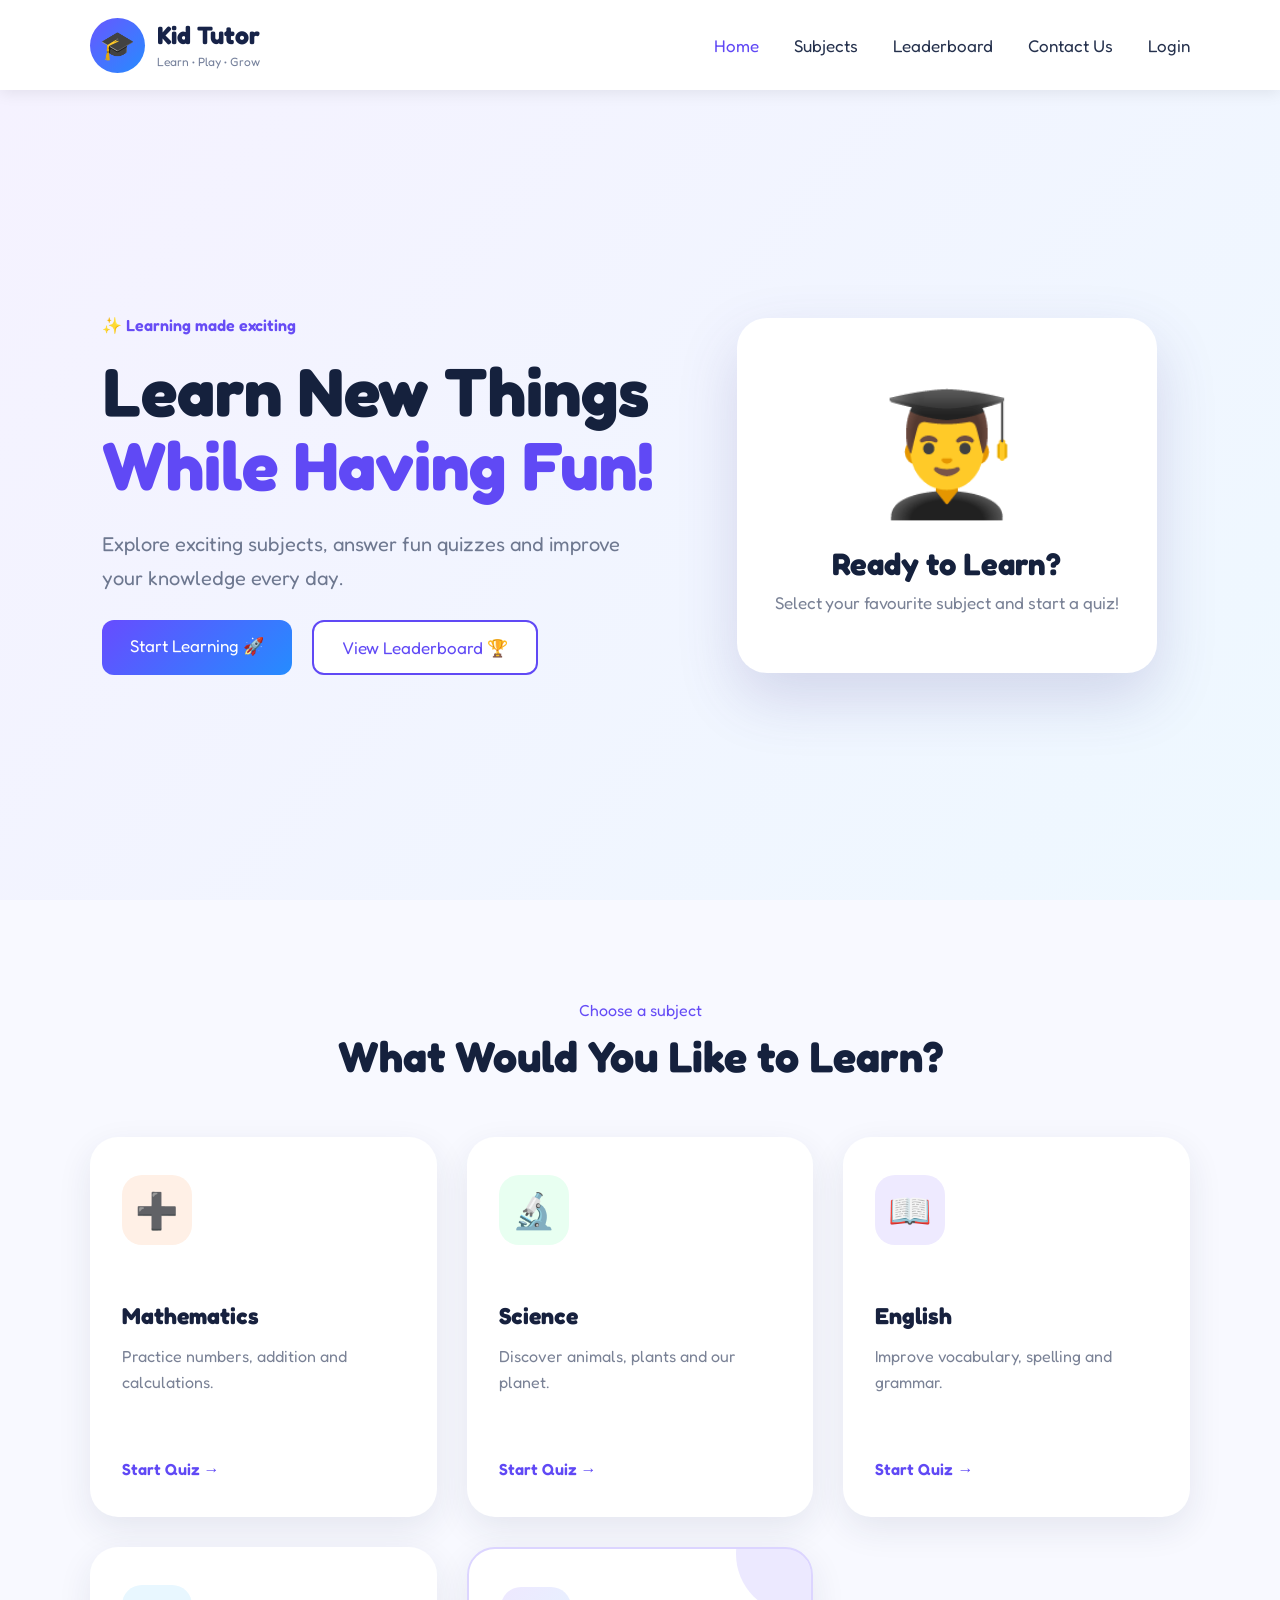
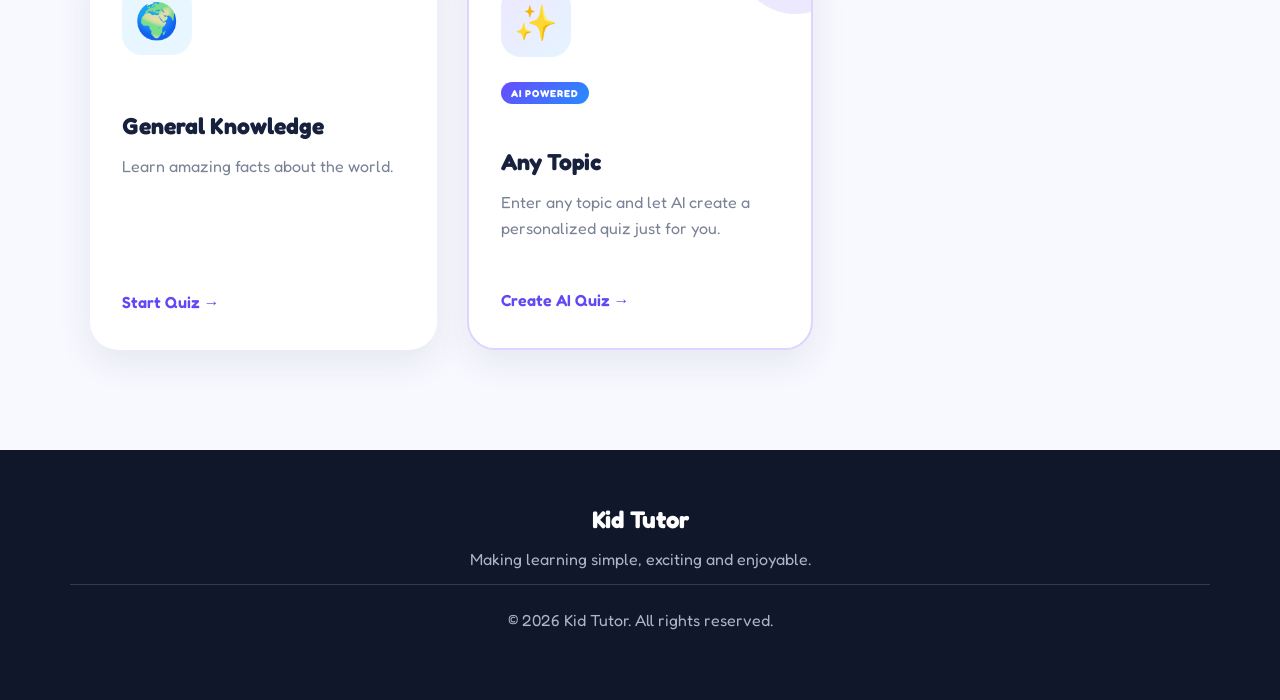
==== commit 034ef9fb: "Remove footer navigation links" ====
--- a/index.html
+++ b/index.html
@@ -21,51 +21,70 @@
 
     <!-- NAVBAR -->
 
-    <header class="navbar">
+   <!-- NAVBAR -->
+
+<header class="navbar">
+
+    <a
+        href="/"
+        class="logo"
+    >
+        <div class="logo-icon">
+            🎓
+        </div>
+
+        <div>
+            <h2>Kid Tutor</h2>
+
+            <span>
+                Learn • Play • Grow
+            </span>
+        </div>
+    </a>
+
+
+    <!-- MOBILE HAMBURGER BUTTON -->
+
+    <button
+        class="menu-toggle"
+        id="menuToggle"
+        aria-label="Open navigation menu"
+        aria-expanded="false"
+    >
+        ☰
+    </button>
+
+
+    <!-- NAVIGATION LINKS -->
+
+    <nav id="navLinks">
 
         <a
-            href="index.html"
-            class="logo"
+            href="/"
+            class="active"
         >
-            <div class="logo-icon">
-                🎓
-            </div>
-
-            <div>
-                <h2>Kid Tutor</h2>
-                <span>Learn • Play • Grow</span>
-            </div>
-        </a>
-
-
-        <nav>
-
-            <a
-                href="index.html"
-                class="active"
-            >
-                Home
-            </a>
-
-            <a href="#subjects">
-                Subjects
-            </a>
-
-            <a href="leaderboard.html">
-                Leaderboard
-            </a>
-
-            <a href="contact.html">
-                Contact Us
-            </a>
-
-            <a href="login.html">
-                Login
-            </a>
-
-        </nav>
-
-    </header>
+            Home
+        </a>
+
+        <a href="#subjects">
+            Subjects
+        </a>
+
+        <a href="/leaderboard">
+            Leaderboard
+        </a>
+
+        <a href="/contact">
+            Contact Us
+        </a>
+
+        <a href="/login">
+            Login
+        </a>
+
+    </nav>
+
+</header>
 
 
     <!-- HERO SECTION -->
@@ -324,21 +343,21 @@
             exciting and enjoyable.
         </p>
 
-        <div class="footer-links">
-
-            <a href="index.html">
-                Home
-            </a>
-
-            <a href="leaderboard.html">
-                Leaderboard
-            </a>
-
-            <a href="contact.html">
-                Contact
-            </a>
-
-        </div>
+<!--        <div class="footer-links">-->
+
+<!--            <a href="index.html">-->
+<!--                Home-->
+<!--            </a>-->
+
+<!--            <a href="leaderboard.html">-->
+<!--                Leaderboard-->
+<!--            </a>-->
+
+<!--            <a href="contact.html">-->
+<!--                Contact-->
+<!--            </a>-->
+
+<!--        </div>-->
 
         <p class="copyright">
 
@@ -350,14 +369,10 @@
     </footer>
 
 
-    <script src="js/app.js"></script>
-
-    <script src="js/app.js"></script>
-
-    <script src="js/navbar.js"></script>
+    <script src="/js/app.js"></script>
+
+<script src="/js/navbar.js"></script>
 
 </body>
 
-</body>
-
 </html>
--- a/css/style.css
+++ b/css/style.css
@@ -607,18 +607,6 @@
 }
 
 
-.footer-links {
-
-    display:
-    flex;
-
-    justify-content:
-    center;
-
-    gap:
-    30px;
-
-}
 
 
 .footer-links a {
@@ -5726,4 +5714,142 @@
 }
 
 
+}
+
+/* =================================
+   MOBILE HAMBURGER NAVBAR
+================================= */
+
+
+/* Hide hamburger on laptop */
+
+.menu-toggle {
+
+    display: none;
+
+    border: none;
+
+    background: transparent;
+
+    color: #172345;
+
+    font-size: 32px;
+
+    cursor: pointer;
+
+}
+
+
+/* =================================
+   MOBILE VIEW
+================================= */
+
+@media screen and (max-width: 768px) {
+
+    .navbar {
+
+        position: relative;
+
+        display: flex;
+
+        align-items: center;
+
+        justify-content: space-between;
+
+        padding: 18px 25px;
+
+    }
+
+
+    /* Show hamburger on mobile */
+
+    .menu-toggle {
+
+        display: block;
+
+        position: relative;
+
+        z-index: 1001;
+
+    }
+
+
+    /* Hide links initially */
+
+    .navbar nav {
+
+        display: none;
+
+        position: absolute;
+
+        top: 100%;
+
+        left: 0;
+
+        width: 100%;
+
+        padding: 15px 25px 25px;
+
+        background-color: white;
+
+        flex-direction: column;
+
+        align-items: center;
+
+        gap: 0;
+
+        box-shadow:
+            0 12px 25px
+            rgba(18, 31, 70, 0.12);
+
+        z-index: 1000;
+
+    }
+
+
+    /* Open menu after clicking */
+
+    .navbar nav.active {
+
+        display: flex;
+
+    }
+
+
+    /* Mobile navigation links */
+
+    .navbar nav a {
+
+        display: block;
+
+        width: 100%;
+
+        padding: 15px;
+
+        text-align: center;
+
+        border-bottom:
+            1px solid #eeeeee;
+
+    }
+
+
+    .navbar nav a:last-child {
+
+        border-bottom: none;
+
+    }
+
+}
+
+.developer {
+    margin-top: 12px;
+    font-size: 15px;
+    color: #9ca3af;
+    text-align: center;
+}
+
+.developer strong {
+    color: #ffffff;
+    font-weight: 700;
 }
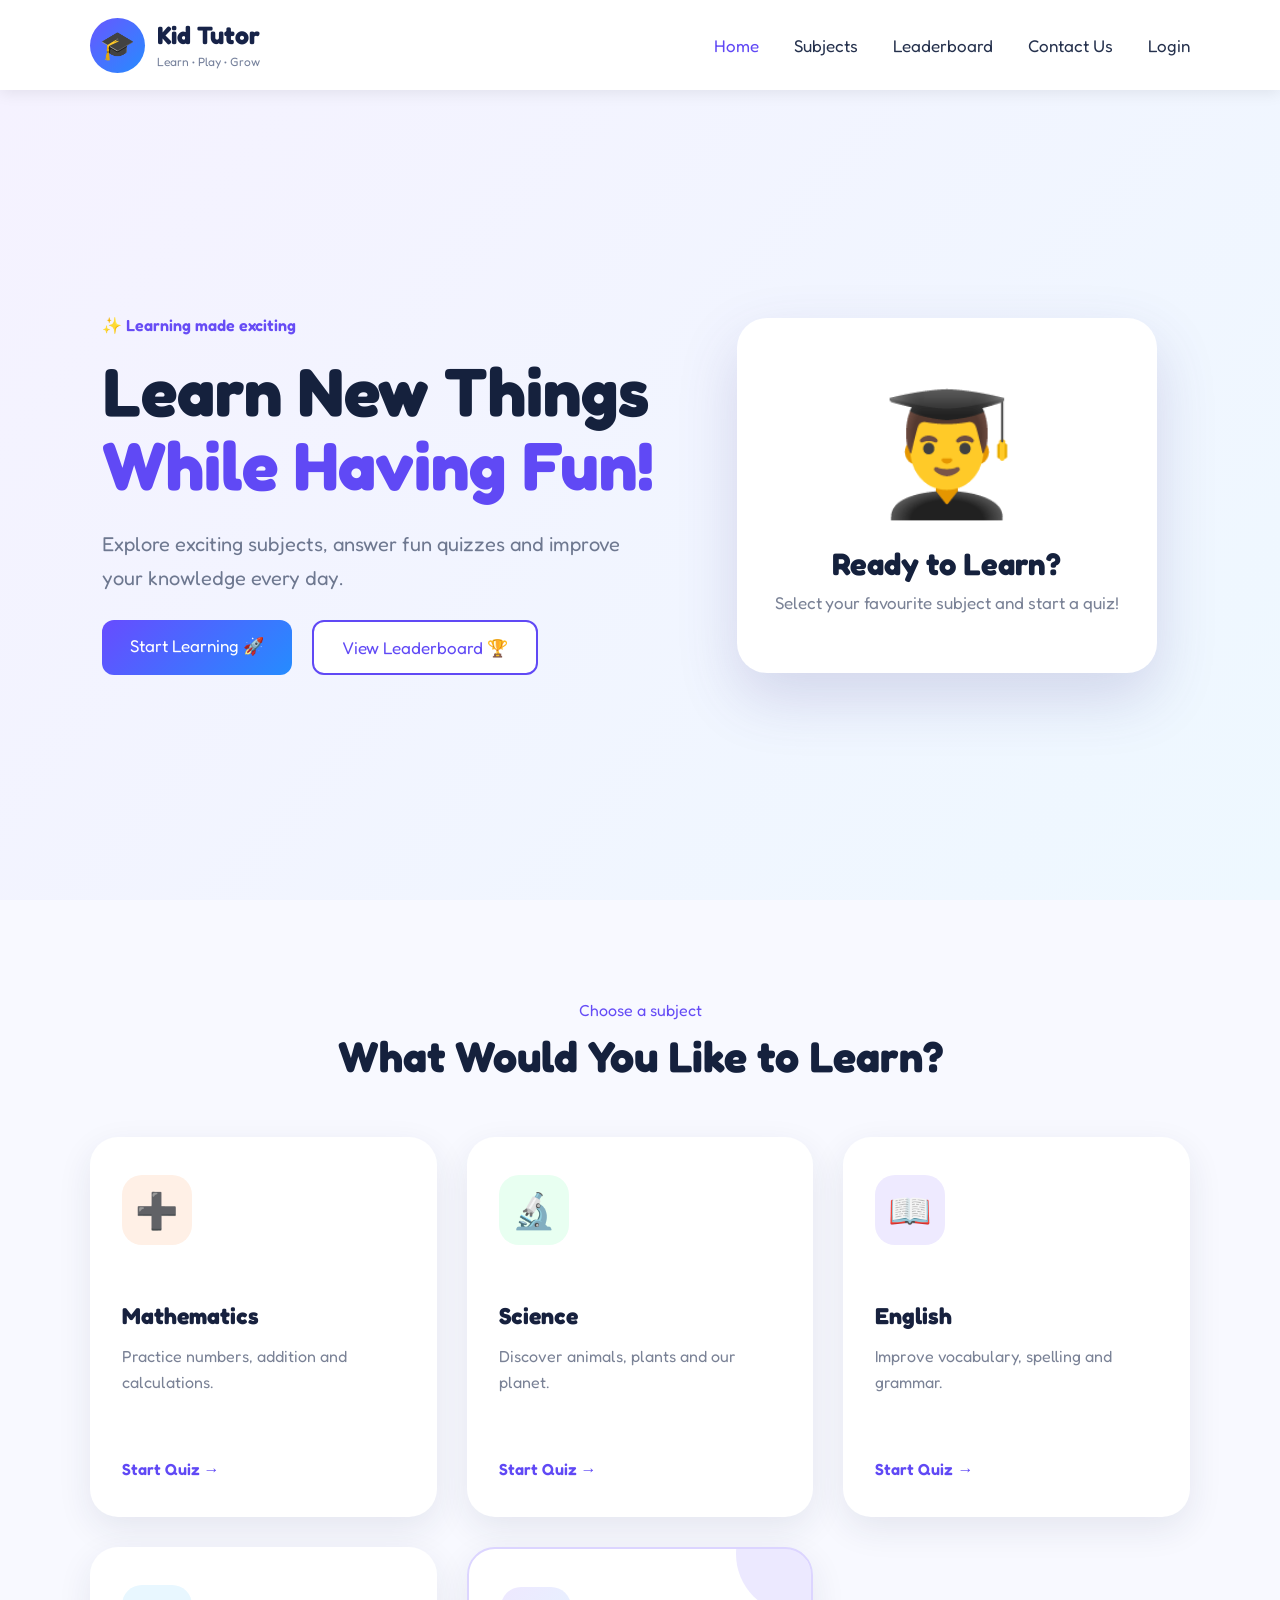
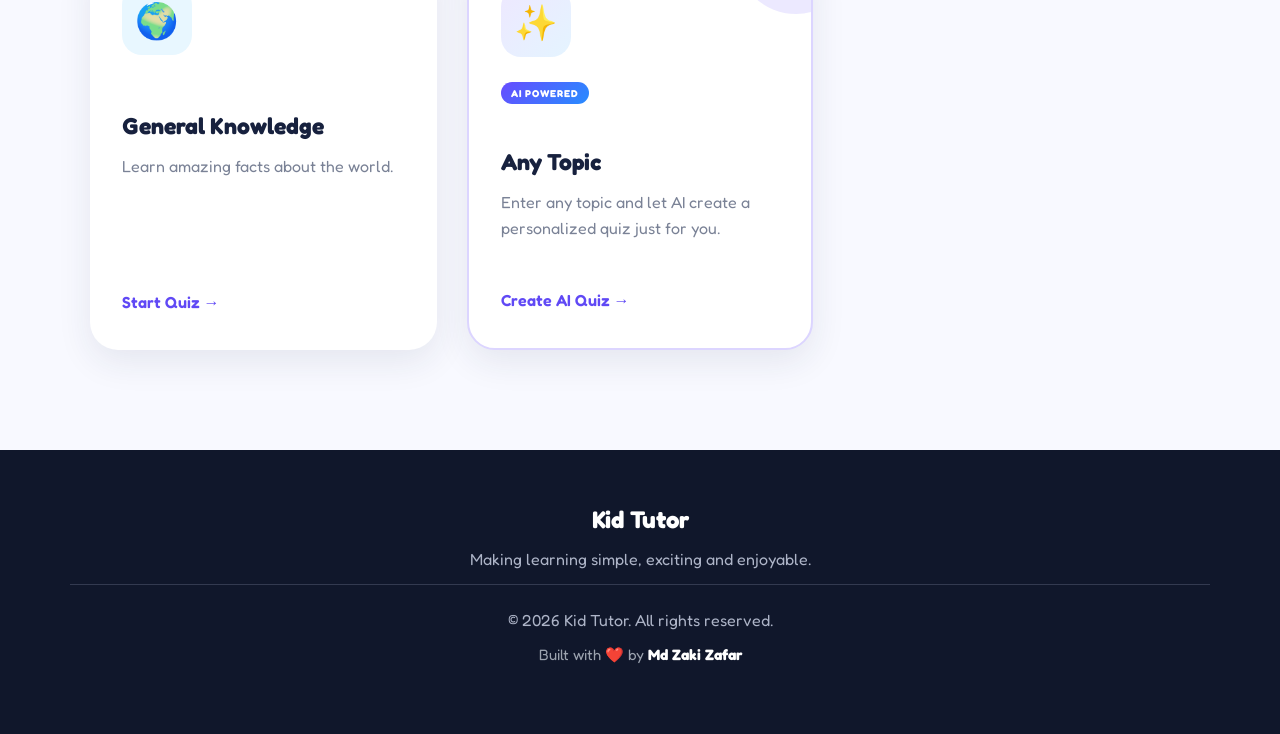
==== commit 3848322e: "Added name of the owner" ====
--- a/index.html
+++ b/index.html
@@ -366,6 +366,11 @@
 
         </p>
 
+
+        <p class="developer">
+            Built with ❤️ by <strong>Md Zaki Zafar</strong>
+        </p>
+
     </footer>
 
 
